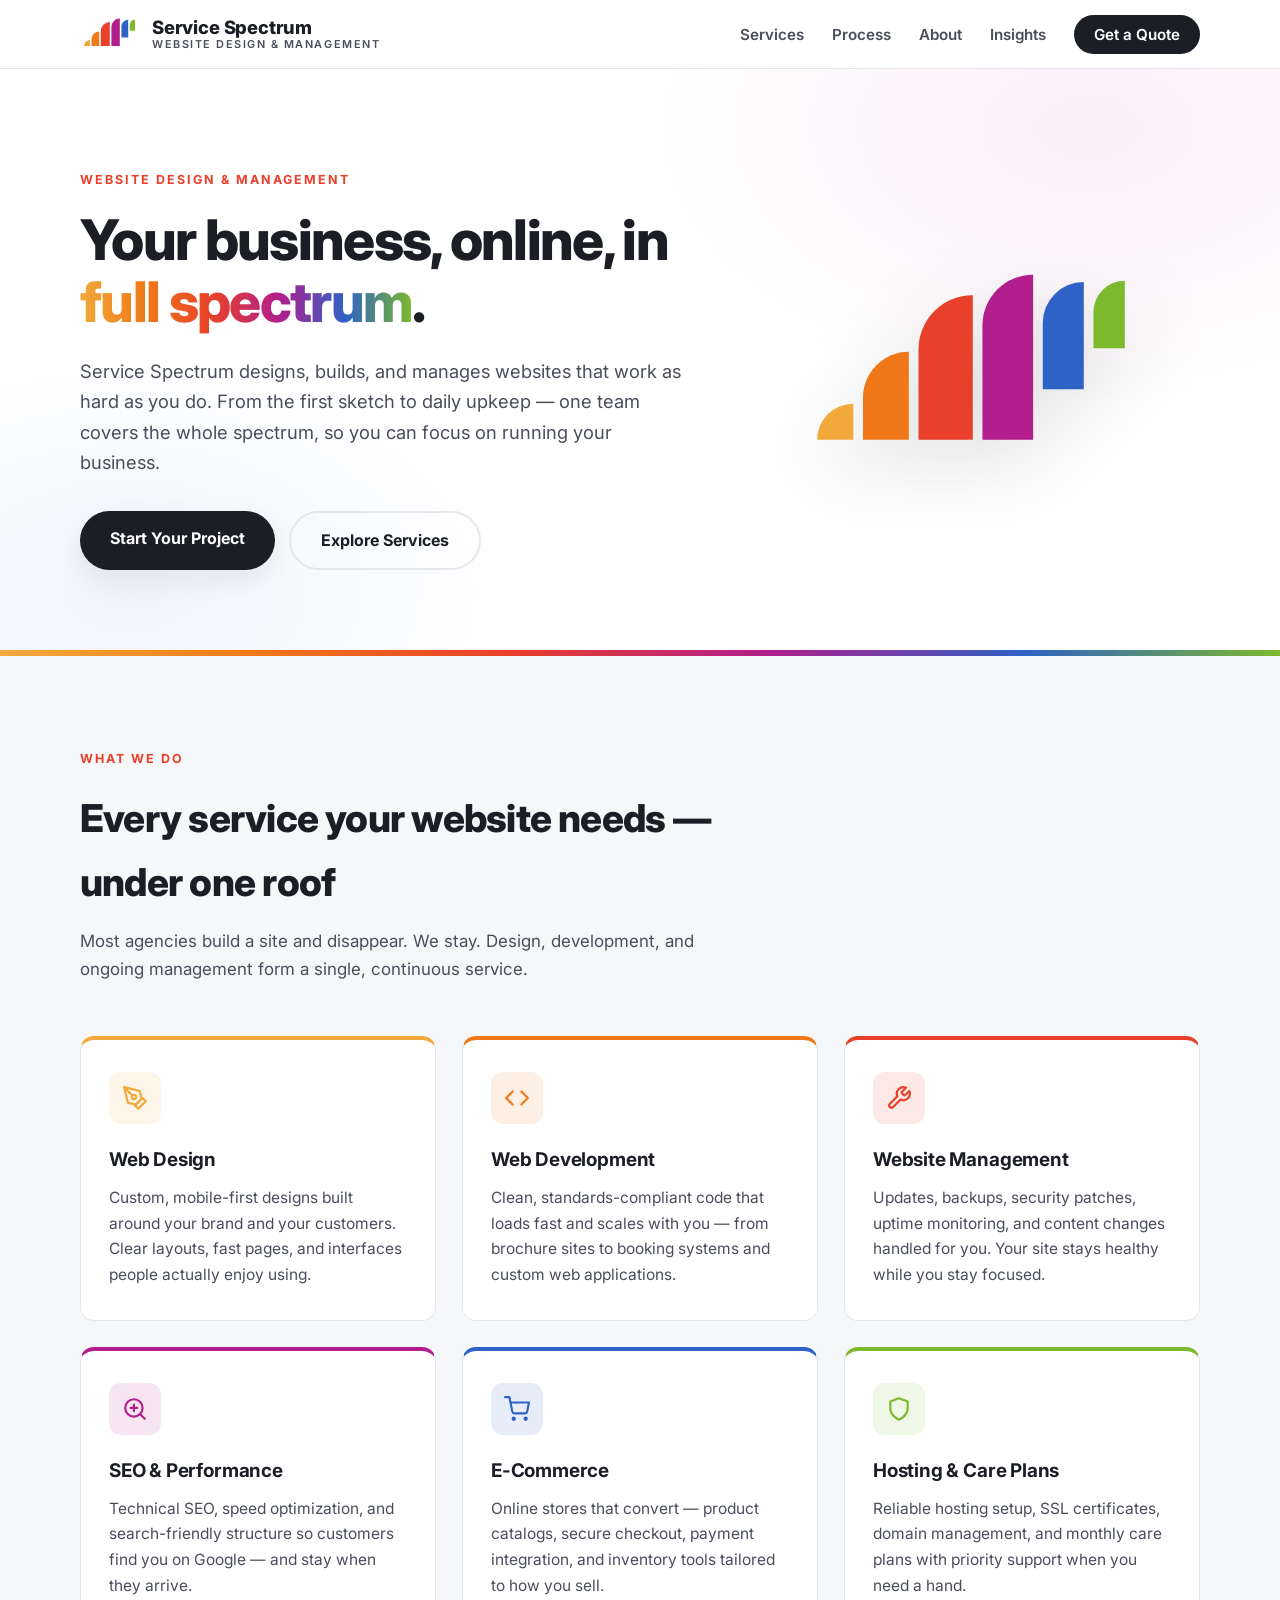
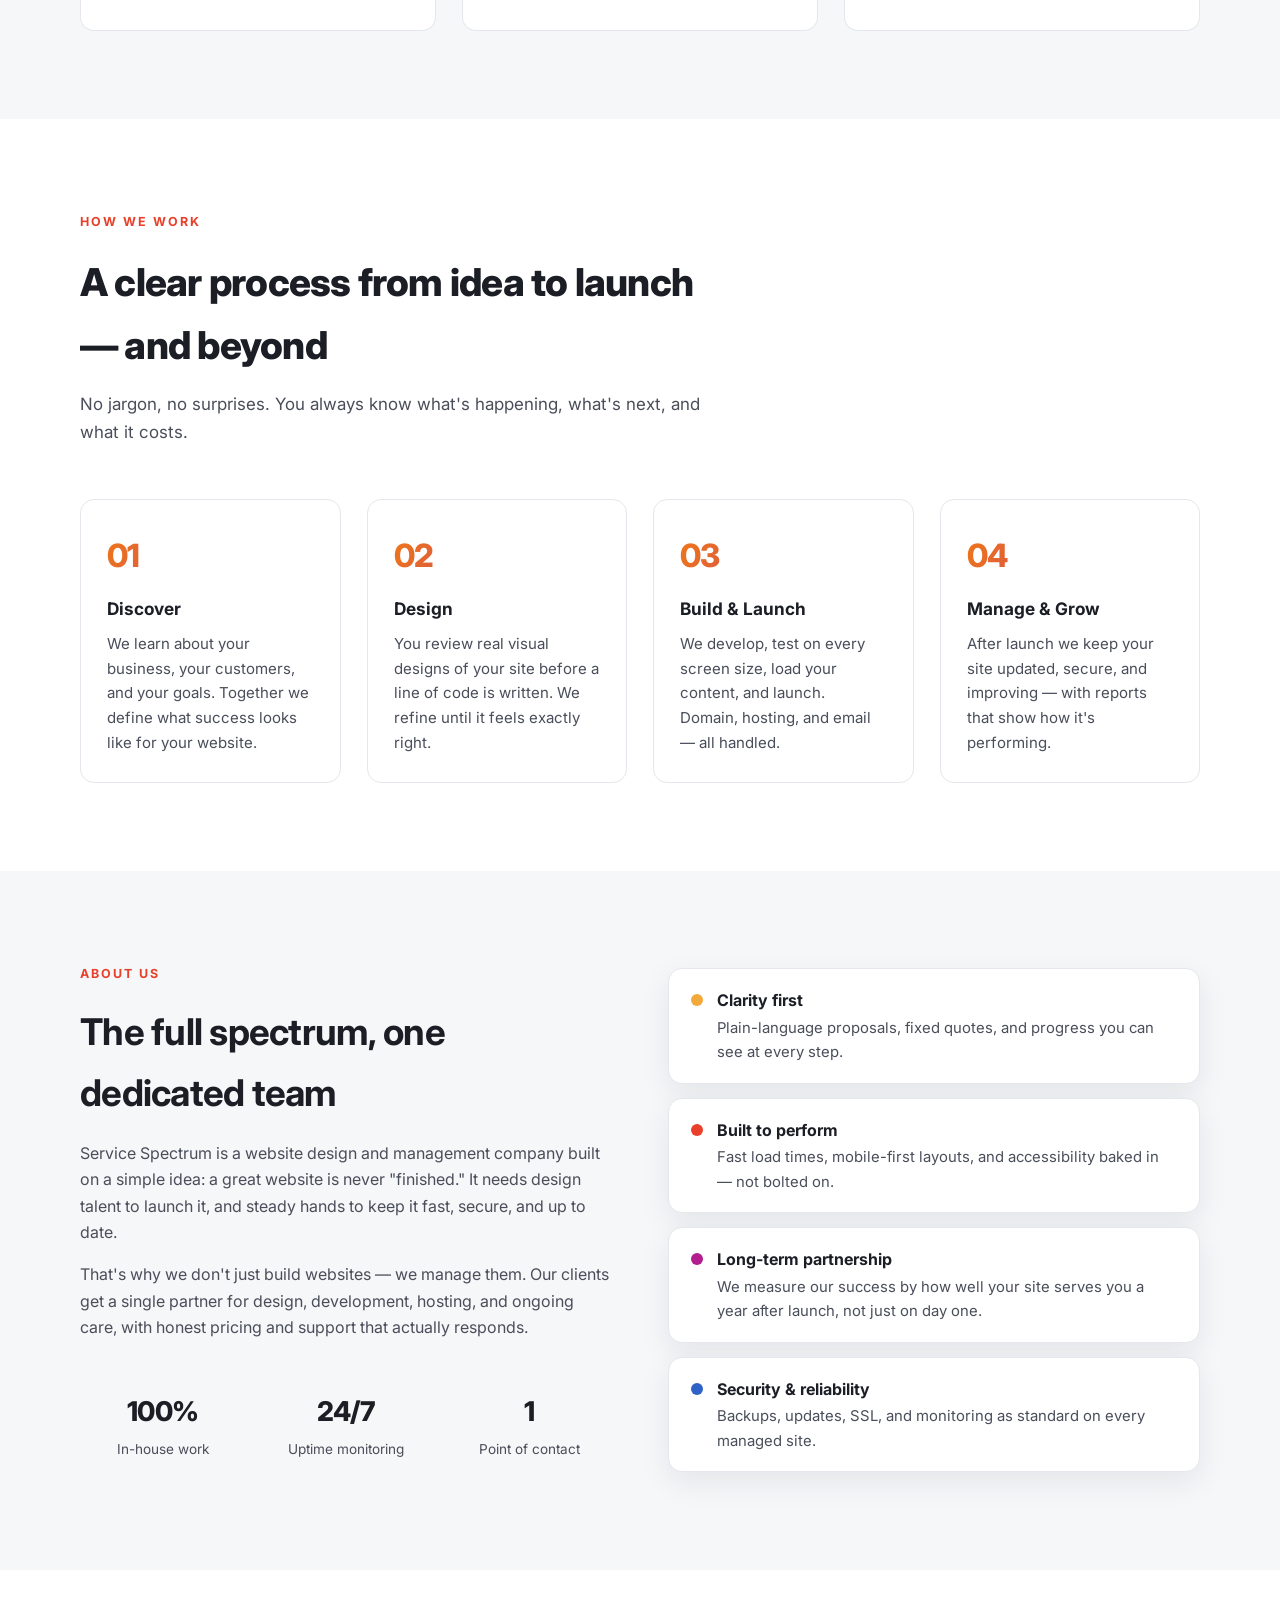
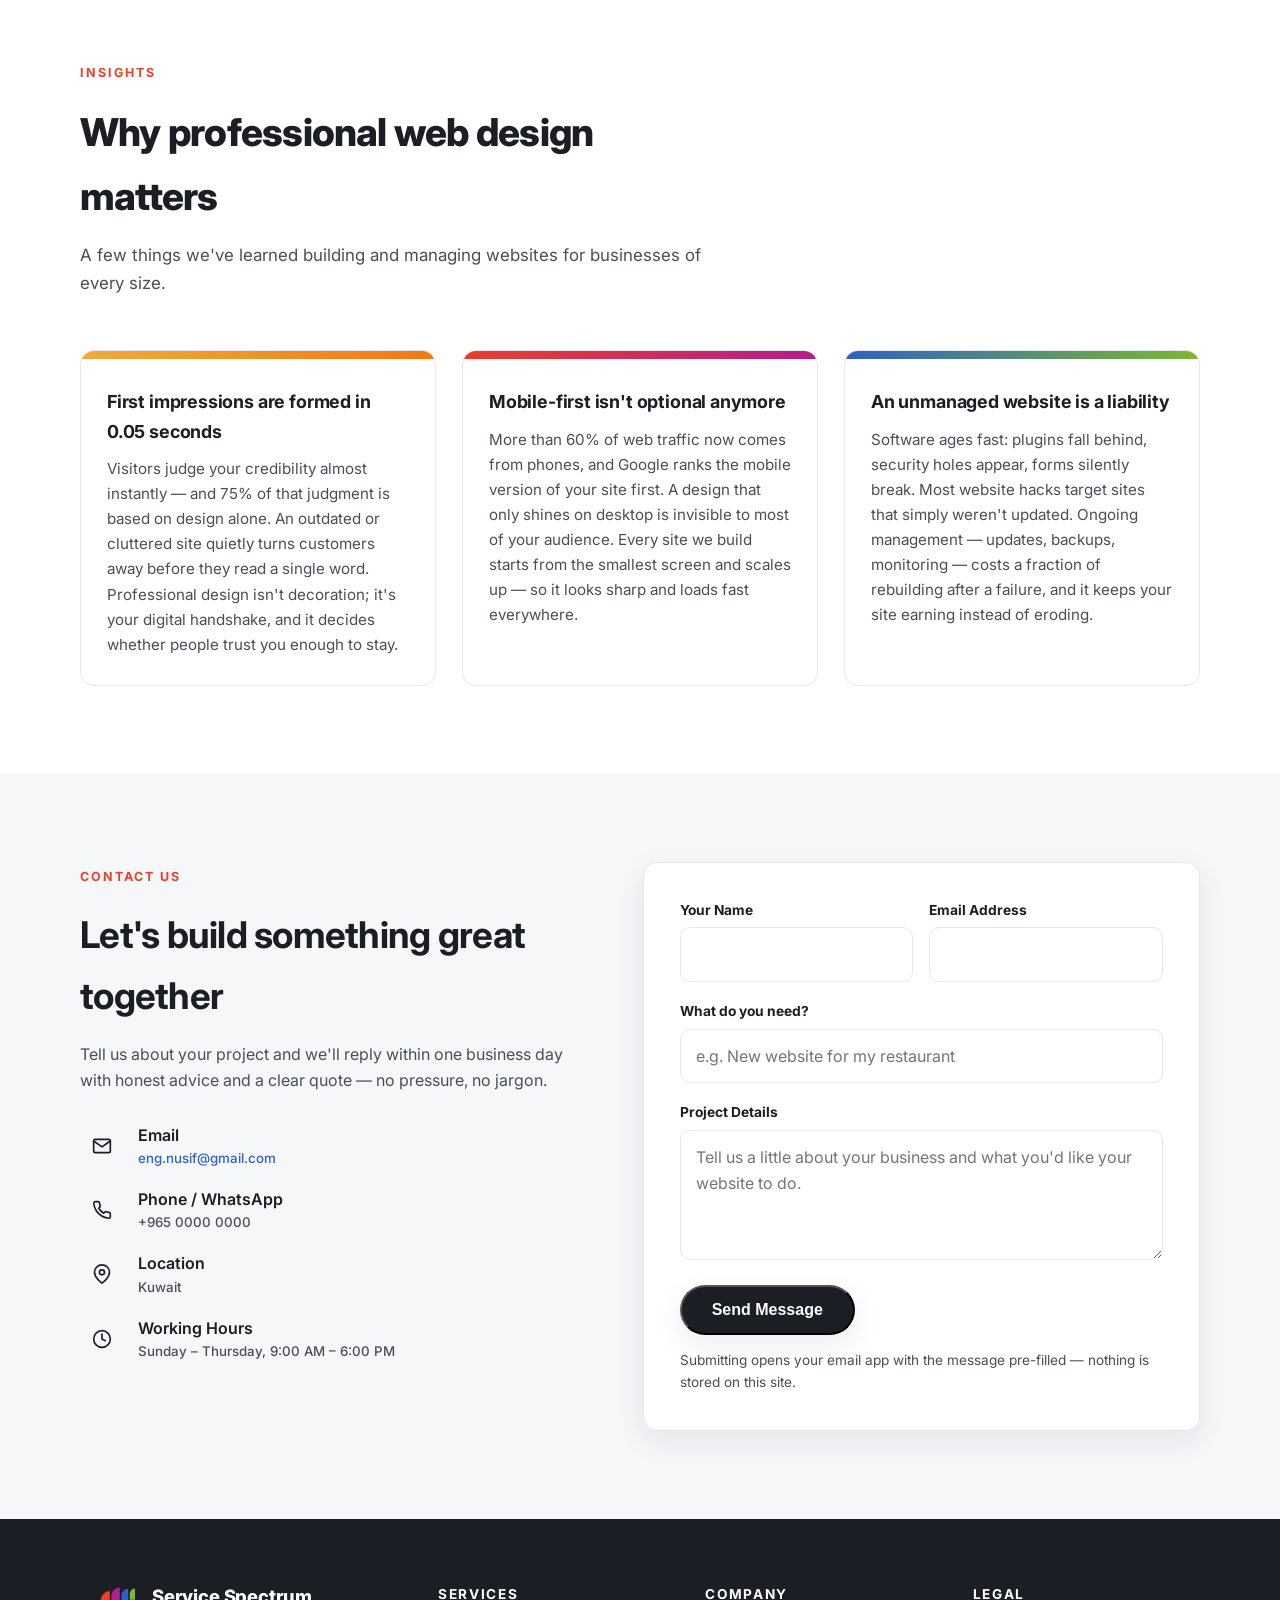
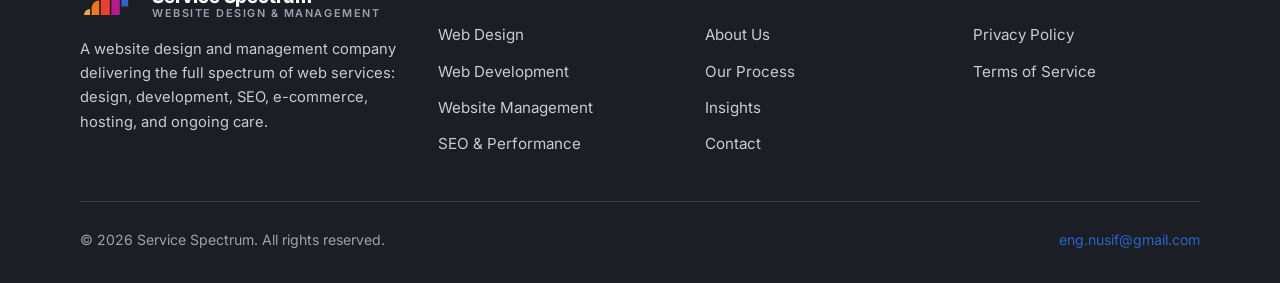
==== index.html @ cb5400c9 "Service Spectrum website: design, content, legal pages, Render config Co-Authored-By: Claude Fable 5" ====
<!DOCTYPE html>
<html lang="en">
<head>
  <meta charset="UTF-8">
  <meta name="viewport" content="width=device-width, initial-scale=1.0">
  <title>Service Spectrum — Website Design &amp; Management</title>
  <meta name="description" content="Service Spectrum designs, builds, and manages high-performing websites for businesses. Web design, development, maintenance, SEO, and e-commerce — the full spectrum under one roof.">

  <!-- Facebook Business verification: paste your verification code below, then redeploy.
       Get the code from Meta Business Suite → Settings → Business verification / Domain verification. -->
  <!-- <meta name="facebook-domain-verification" content="PASTE_YOUR_CODE_HERE"> -->

  <!-- Open Graph (used by Facebook when sharing / verifying the page) -->
  <meta property="og:type" content="website">
  <meta property="og:site_name" content="Service Spectrum">
  <meta property="og:title" content="Service Spectrum — Website Design &amp; Management">
  <meta property="og:description" content="Full-spectrum web design and website management for growing businesses: design, development, hosting care, SEO, and ongoing support.">
  <meta property="og:url" content="https://servicespectrum.onrender.com/">
  <meta property="og:image" content="https://servicespectrum.onrender.com/assets/og-image.png">

  <link rel="icon" type="image/svg+xml" href="assets/logo.svg">
  <link rel="preconnect" href="https://fonts.googleapis.com">
  <link rel="preconnect" href="https://fonts.gstatic.com" crossorigin>
  <link href="https://fonts.googleapis.com/css2?family=Inter:wght@400;500;600;700;800&display=swap" rel="stylesheet">
  <link rel="stylesheet" href="css/style.css">

  <!-- Structured data for search engines and business verification -->
  <script type="application/ld+json">
  {
    "@context": "https://schema.org",
    "@type": "ProfessionalService",
    "name": "Service Spectrum",
    "description": "Website design and management company offering web design, development, maintenance, SEO, and e-commerce services.",
    "url": "https://servicespectrum.onrender.com",
    "logo": "https://servicespectrum.onrender.com/assets/logo.svg",
    "email": "eng.nusif@gmail.com",
    "priceRange": "$$",
    "sameAs": []
  }
  </script>
</head>
<body>

<header class="site-header">
  <nav class="nav container" aria-label="Main navigation">
    <a class="brand" href="#top">
      <img src="assets/logo.svg" alt="Service Spectrum logo">
      <span class="brand-name">Service Spectrum<span>Website Design &amp; Management</span></span>
    </a>
    <button class="nav-toggle" aria-label="Toggle menu" aria-expanded="false">
      <span></span><span></span><span></span>
    </button>
    <ul class="nav-links">
      <li><a href="#services">Services</a></li>
      <li><a href="#process">Process</a></li>
      <li><a href="#about">About</a></li>
      <li><a href="#insights">Insights</a></li>
      <li><a class="nav-cta" href="#contact">Get a Quote</a></li>
    </ul>
  </nav>
</header>

<main id="top">

  <!-- ============ HERO ============ -->
  <section class="hero" aria-label="Introduction">
    <div class="container hero-grid">
      <div>
        <span class="eyebrow">Website Design &amp; Management</span>
        <h1>Your business, online, in <span class="spectrum-text">full spectrum</span>.</h1>
        <p class="lead">Service Spectrum designs, builds, and manages websites that work as hard as you do. From the first sketch to daily upkeep — one team covers the whole spectrum, so you can focus on running your business.</p>
        <div class="btn-row">
          <a class="btn btn-primary" href="#contact">Start Your Project</a>
          <a class="btn btn-ghost" href="#services">Explore Services</a>
        </div>
      </div>
      <div class="hero-art">
        <img src="assets/logo.svg" alt="Service Spectrum brand mark — ascending spectrum bars">
      </div>
    </div>
  </section>

  <div class="spectrum-bar" role="presentation"></div>

  <!-- ============ SERVICES ============ -->
  <section id="services" class="alt">
    <div class="container">
      <div class="section-head reveal">
        <span class="eyebrow">What We Do</span>
        <h2>Every service your website needs — under one roof</h2>
        <p>Most agencies build a site and disappear. We stay. Design, development, and ongoing management form a single, continuous service.</p>
      </div>
      <div class="card-grid">
        <article class="card c-gold reveal">
          <div class="icon" aria-hidden="true">
            <svg viewBox="0 0 24 24" fill="none" stroke-width="2" stroke-linecap="round" stroke-linejoin="round"><path d="M12 19l7-7 3 3-7 7-3-3z"/><path d="M18 13l-1.5-7.5L2 2l3.5 14.5L13 18l5-5z"/><path d="M2 2l7.586 7.586"/><circle cx="11" cy="11" r="2"/></svg>
          </div>
          <h3>Web Design</h3>
          <p>Custom, mobile-first designs built around your brand and your customers. Clear layouts, fast pages, and interfaces people actually enjoy using.</p>
        </article>
        <article class="card c-orange reveal">
          <div class="icon" aria-hidden="true">
            <svg viewBox="0 0 24 24" fill="none" stroke-width="2" stroke-linecap="round" stroke-linejoin="round"><polyline points="16 18 22 12 16 6"/><polyline points="8 6 2 12 8 18"/></svg>
          </div>
          <h3>Web Development</h3>
          <p>Clean, standards-compliant code that loads fast and scales with you — from brochure sites to booking systems and custom web applications.</p>
        </article>
        <article class="card c-red reveal">
          <div class="icon" aria-hidden="true">
            <svg viewBox="0 0 24 24" fill="none" stroke-width="2" stroke-linecap="round" stroke-linejoin="round"><path d="M14.7 6.3a1 1 0 0 0 0 1.4l1.6 1.6a1 1 0 0 0 1.4 0l3.77-3.77a6 6 0 0 1-7.94 7.94l-6.91 6.91a2.12 2.12 0 0 1-3-3l6.91-6.91a6 6 0 0 1 7.94-7.94l-3.76 3.76z"/></svg>
          </div>
          <h3>Website Management</h3>
          <p>Updates, backups, security patches, uptime monitoring, and content changes handled for you. Your site stays healthy while you stay focused.</p>
        </article>
        <article class="card c-magenta reveal">
          <div class="icon" aria-hidden="true">
            <svg viewBox="0 0 24 24" fill="none" stroke-width="2" stroke-linecap="round" stroke-linejoin="round"><circle cx="11" cy="11" r="8"/><line x1="21" y1="21" x2="16.65" y2="16.65"/><line x1="11" y1="8" x2="11" y2="14"/><line x1="8" y1="11" x2="14" y2="11"/></svg>
          </div>
          <h3>SEO &amp; Performance</h3>
          <p>Technical SEO, speed optimization, and search-friendly structure so customers find you on Google — and stay when they arrive.</p>
        </article>
        <article class="card c-blue reveal">
          <div class="icon" aria-hidden="true">
            <svg viewBox="0 0 24 24" fill="none" stroke-width="2" stroke-linecap="round" stroke-linejoin="round"><circle cx="9" cy="21" r="1"/><circle cx="20" cy="21" r="1"/><path d="M1 1h4l2.68 13.39a2 2 0 0 0 2 1.61h9.72a2 2 0 0 0 2-1.61L23 6H6"/></svg>
          </div>
          <h3>E-Commerce</h3>
          <p>Online stores that convert — product catalogs, secure checkout, payment integration, and inventory tools tailored to how you sell.</p>
        </article>
        <article class="card c-green reveal">
          <div class="icon" aria-hidden="true">
            <svg viewBox="0 0 24 24" fill="none" stroke-width="2" stroke-linecap="round" stroke-linejoin="round"><path d="M12 22s8-4 8-10V5l-8-3-8 3v7c0 6 8 10 8 10z"/></svg>
          </div>
          <h3>Hosting &amp; Care Plans</h3>
          <p>Reliable hosting setup, SSL certificates, domain management, and monthly care plans with priority support when you need a hand.</p>
        </article>
      </div>
    </div>
  </section>

  <!-- ============ PROCESS ============ -->
  <section id="process">
    <div class="container">
      <div class="section-head reveal">
        <span class="eyebrow">How We Work</span>
        <h2>A clear process from idea to launch — and beyond</h2>
        <p>No jargon, no surprises. You always know what's happening, what's next, and what it costs.</p>
      </div>
      <div class="steps">
        <div class="step reveal">
          <h3>Discover</h3>
          <p>We learn about your business, your customers, and your goals. Together we define what success looks like for your website.</p>
        </div>
        <div class="step reveal">
          <h3>Design</h3>
          <p>You review real visual designs of your site before a line of code is written. We refine until it feels exactly right.</p>
        </div>
        <div class="step reveal">
          <h3>Build &amp; Launch</h3>
          <p>We develop, test on every screen size, load your content, and launch. Domain, hosting, and email — all handled.</p>
        </div>
        <div class="step reveal">
          <h3>Manage &amp; Grow</h3>
          <p>After launch we keep your site updated, secure, and improving — with reports that show how it's performing.</p>
        </div>
      </div>
    </div>
  </section>

  <!-- ============ ABOUT ============ -->
  <section id="about" class="alt">
    <div class="container about-grid">
      <div class="reveal">
        <span class="eyebrow">About Us</span>
        <h2>The full spectrum, one dedicated team</h2>
        <p>Service Spectrum is a website design and management company built on a simple idea: a great website is never "finished." It needs design talent to launch it, and steady hands to keep it fast, secure, and up to date.</p>
        <p>That's why we don't just build websites — we manage them. Our clients get a single partner for design, development, hosting, and ongoing care, with honest pricing and support that actually responds.</p>
        <div class="stat-row">
          <div class="stat"><b>100%</b><span>In-house work</span></div>
          <div class="stat"><b>24/7</b><span>Uptime monitoring</span></div>
          <div class="stat"><b>1</b><span>Point of contact</span></div>
        </div>
      </div>
      <ul class="value-list reveal">
        <li><span class="dot" style="background:var(--gold)"></span><div><b>Clarity first</b><p>Plain-language proposals, fixed quotes, and progress you can see at every step.</p></div></li>
        <li><span class="dot" style="background:var(--red)"></span><div><b>Built to perform</b><p>Fast load times, mobile-first layouts, and accessibility baked in — not bolted on.</p></div></li>
        <li><span class="dot" style="background:var(--magenta)"></span><div><b>Long-term partnership</b><p>We measure our success by how well your site serves you a year after launch, not just on day one.</p></div></li>
        <li><span class="dot" style="background:var(--blue)"></span><div><b>Security &amp; reliability</b><p>Backups, updates, SSL, and monitoring as standard on every managed site.</p></div></li>
      </ul>
    </div>
  </section>

  <!-- ============ INSIGHTS / WEB DESIGN CONTENT ============ -->
  <section id="insights">
    <div class="container">
      <div class="section-head reveal">
        <span class="eyebrow">Insights</span>
        <h2>Why professional web design matters</h2>
        <p>A few things we've learned building and managing websites for businesses of every size.</p>
      </div>
      <div class="insight-grid">
        <article class="insight reveal">
          <div class="banner" style="background:linear-gradient(90deg,var(--gold),var(--orange))"></div>
          <div class="insight-body">
            <h3>First impressions are formed in 0.05 seconds</h3>
            <p>Visitors judge your credibility almost instantly — and 75% of that judgment is based on design alone. An outdated or cluttered site quietly turns customers away before they read a single word. Professional design isn't decoration; it's your digital handshake, and it decides whether people trust you enough to stay.</p>
          </div>
        </article>
        <article class="insight reveal">
          <div class="banner" style="background:linear-gradient(90deg,var(--red),var(--magenta))"></div>
          <div class="insight-body">
            <h3>Mobile-first isn't optional anymore</h3>
            <p>More than 60% of web traffic now comes from phones, and Google ranks the mobile version of your site first. A design that only shines on desktop is invisible to most of your audience. Every site we build starts from the smallest screen and scales up — so it looks sharp and loads fast everywhere.</p>
          </div>
        </article>
        <article class="insight reveal">
          <div class="banner" style="background:linear-gradient(90deg,var(--blue),var(--green))"></div>
          <div class="insight-body">
            <h3>An unmanaged website is a liability</h3>
            <p>Software ages fast: plugins fall behind, security holes appear, forms silently break. Most website hacks target sites that simply weren't updated. Ongoing management — updates, backups, monitoring — costs a fraction of rebuilding after a failure, and it keeps your site earning instead of eroding.</p>
          </div>
        </article>
      </div>
    </div>
  </section>

  <!-- ============ CONTACT ============ -->
  <section id="contact" class="alt">
    <div class="container contact-grid">
      <div class="contact-info reveal">
        <span class="eyebrow">Contact Us</span>
        <h2>Let's build something great together</h2>
        <p>Tell us about your project and we'll reply within one business day with honest advice and a clear quote — no pressure, no jargon.</p>
        <ul class="contact-lines">
          <li>
            <span class="badge" aria-hidden="true"><svg viewBox="0 0 24 24" fill="none" stroke-width="2" stroke-linecap="round" stroke-linejoin="round"><path d="M4 4h16c1.1 0 2 .9 2 2v12c0 1.1-.9 2-2 2H4c-1.1 0-2-.9-2-2V6c0-1.1.9-2 2-2z"/><polyline points="22,6 12,13 2,6"/></svg></span>
            <div>Email<small><a href="mailto:eng.nusif@gmail.com">eng.nusif@gmail.com</a></small></div>
          </li>
          <li>
            <span class="badge" aria-hidden="true"><svg viewBox="0 0 24 24" fill="none" stroke-width="2" stroke-linecap="round" stroke-linejoin="round"><path d="M22 16.92v3a2 2 0 0 1-2.18 2 19.79 19.79 0 0 1-8.63-3.07 19.5 19.5 0 0 1-6-6 19.79 19.79 0 0 1-3.07-8.67A2 2 0 0 1 4.11 2h3a2 2 0 0 1 2 1.72c.127.96.361 1.903.7 2.81a2 2 0 0 1-.45 2.11L8.09 9.91a16 16 0 0 0 6 6l1.27-1.27a2 2 0 0 1 2.11-.45c.907.339 1.85.573 2.81.7A2 2 0 0 1 22 16.92z"/></svg></span>
            <div>Phone / WhatsApp<small>+965 0000 0000</small></div>
          </li>
          <li>
            <span class="badge" aria-hidden="true"><svg viewBox="0 0 24 24" fill="none" stroke-width="2" stroke-linecap="round" stroke-linejoin="round"><path d="M21 10c0 7-9 13-9 13s-9-6-9-13a9 9 0 0 1 18 0z"/><circle cx="12" cy="10" r="3"/></svg></span>
            <div>Location<small>Kuwait</small></div>
          </li>
          <li>
            <span class="badge" aria-hidden="true"><svg viewBox="0 0 24 24" fill="none" stroke-width="2" stroke-linecap="round" stroke-linejoin="round"><circle cx="12" cy="12" r="10"/><polyline points="12 6 12 12 16 14"/></svg></span>
            <div>Working Hours<small>Sunday – Thursday, 9:00 AM – 6:00 PM</small></div>
          </li>
        </ul>
      </div>
      <form class="contact-form reveal" id="contactForm">
        <div class="form-row">
          <div>
            <label for="name">Your Name</label>
            <input id="name" name="name" type="text" required autocomplete="name">
          </div>
          <div>
            <label for="email">Email Address</label>
            <input id="email" name="email" type="email" required autocomplete="email">
          </div>
        </div>
        <label for="subject">What do you need?</label>
        <input id="subject" name="subject" type="text" placeholder="e.g. New website for my restaurant" required>
        <label for="message">Project Details</label>
        <textarea id="message" name="message" placeholder="Tell us a little about your business and what you'd like your website to do." required></textarea>
        <button class="btn btn-primary" type="submit">Send Message</button>
        <p class="form-note">Submitting opens your email app with the message pre-filled — nothing is stored on this site.</p>
      </form>
    </div>
  </section>

</main>

<!-- ============ FOOTER ============ -->
<footer class="site-footer">
  <div class="container">
    <div class="footer-grid">
      <div>
        <a class="brand" href="#top">
          <img src="assets/logo.svg" alt="Service Spectrum logo">
          <span class="brand-name">Service Spectrum<span>Website Design &amp; Management</span></span>
        </a>
        <p>A website design and management company delivering the full spectrum of web services: design, development, SEO, e-commerce, hosting, and ongoing care.</p>
      </div>
      <div>
        <h4>Services</h4>
        <ul>
          <li><a href="#services">Web Design</a></li>
          <li><a href="#services">Web Development</a></li>
          <li><a href="#services">Website Management</a></li>
          <li><a href="#services">SEO &amp; Performance</a></li>
        </ul>
      </div>
      <div>
        <h4>Company</h4>
        <ul>
          <li><a href="#about">About Us</a></li>
          <li><a href="#process">Our Process</a></li>
          <li><a href="#insights">Insights</a></li>
          <li><a href="#contact">Contact</a></li>
        </ul>
      </div>
      <div>
        <h4>Legal</h4>
        <ul>
          <li><a href="privacy.html">Privacy Policy</a></li>
          <li><a href="terms.html">Terms of Service</a></li>
        </ul>
      </div>
    </div>
    <div class="footer-bottom">
      <span>© <span id="year">2026</span> Service Spectrum. All rights reserved.</span>
      <span><a href="mailto:eng.nusif@gmail.com">eng.nusif@gmail.com</a></span>
    </div>
  </div>
</footer>

<script src="js/main.js"></script>
</body>
</html>
---- css/style.css ----
/* ============================================
   Service Spectrum — Website Design & Management
   ============================================ */

:root {
  --gold: #F2A93B;
  --orange: #F07818;
  --red: #E8402A;
  --magenta: #B21E8E;
  --blue: #2E62C6;
  --green: #7CB92C;

  --ink: #1C1E26;
  --ink-soft: #4A4E5A;
  --paper: #FFFFFF;
  --paper-soft: #F6F7F9;
  --line: #E5E7EC;

  --radius: 14px;
  --shadow: 0 10px 30px rgba(28, 30, 38, 0.08);
  --shadow-lg: 0 20px 50px rgba(28, 30, 38, 0.14);

  --font: "Inter", "Segoe UI", -apple-system, BlinkMacSystemFont, "Helvetica Neue", Arial, sans-serif;
}

* { margin: 0; padding: 0; box-sizing: border-box; }

html { scroll-behavior: smooth; }

body {
  font-family: var(--font);
  color: var(--ink);
  background: var(--paper);
  line-height: 1.65;
  -webkit-font-smoothing: antialiased;
}

img, svg { max-width: 100%; display: block; }

a { color: var(--blue); text-decoration: none; }
a:hover { text-decoration: underline; }

.container {
  width: min(1120px, 92%);
  margin-inline: auto;
}

/* ---------- Header ---------- */
.site-header {
  position: sticky;
  top: 0;
  z-index: 50;
  background: rgba(255, 255, 255, 0.92);
  backdrop-filter: blur(10px);
  border-bottom: 1px solid var(--line);
}

.nav {
  display: flex;
  align-items: center;
  justify-content: space-between;
  padding: 14px 0;
}

.brand {
  display: flex;
  align-items: center;
  gap: 12px;
  text-decoration: none !important;
}

.brand img { height: 40px; width: auto; }

.brand-name {
  font-weight: 800;
  font-size: 1.15rem;
  color: var(--ink);
  letter-spacing: -0.01em;
  line-height: 1.15;
}

.brand-name span { display: block; font-size: 0.68rem; font-weight: 600; color: var(--ink-soft); letter-spacing: 0.14em; text-transform: uppercase; }

.nav-links {
  display: flex;
  align-items: center;
  gap: clamp(14px, 2.5vw, 28px);
  list-style: none;
}

.nav-links a {
  color: var(--ink-soft);
  font-weight: 600;
  font-size: 0.95rem;
}

.nav-links a:hover { color: var(--ink); text-decoration: none; }

.nav-cta {
  background: var(--ink);
  color: #fff !important;
  padding: 10px 20px;
  border-radius: 999px;
  white-space: nowrap;
  transition: background 0.2s ease;
}

.nav-cta:hover { background: var(--red); }

.nav-toggle {
  display: none;
  background: none;
  border: 0;
  cursor: pointer;
  padding: 8px;
}

.nav-toggle span {
  display: block;
  width: 24px;
  height: 2.5px;
  background: var(--ink);
  margin: 5px 0;
  border-radius: 2px;
  transition: transform 0.25s ease, opacity 0.25s ease;
}

/* ---------- Hero ---------- */
.hero {
  padding: 96px 0 80px;
  background:
    radial-gradient(60% 80% at 85% 10%, rgba(178, 30, 142, 0.07), transparent 60%),
    radial-gradient(50% 70% at 10% 90%, rgba(46, 98, 198, 0.07), transparent 60%),
    var(--paper);
  overflow: hidden;
}

.hero-grid {
  display: grid;
  grid-template-columns: 1.15fr 0.85fr;
  gap: 56px;
  align-items: center;
}

.eyebrow {
  display: inline-block;
  font-size: 0.78rem;
  font-weight: 700;
  letter-spacing: 0.16em;
  text-transform: uppercase;
  color: var(--red);
  margin-bottom: 18px;
}

.hero h1 {
  font-size: clamp(2.2rem, 4.6vw, 3.5rem);
  line-height: 1.12;
  letter-spacing: -0.03em;
  font-weight: 800;
  margin-bottom: 22px;
}

.spectrum-text {
  background: linear-gradient(90deg, var(--gold), var(--orange), var(--red), var(--magenta), var(--blue), var(--green));
  -webkit-background-clip: text;
  background-clip: text;
  color: transparent;
}

.hero p.lead {
  font-size: 1.15rem;
  color: var(--ink-soft);
  max-width: 34em;
  margin-bottom: 34px;
}

.btn-row { display: flex; flex-wrap: wrap; gap: 14px; }

.btn {
  display: inline-block;
  font-weight: 700;
  font-size: 1rem;
  padding: 14px 30px;
  border-radius: 999px;
  transition: transform 0.15s ease, box-shadow 0.15s ease, background 0.2s ease;
  text-decoration: none !important;
}

.btn-primary {
  background: var(--ink);
  color: #fff;
  box-shadow: var(--shadow);
}

.btn-primary:hover { background: var(--red); transform: translateY(-2px); box-shadow: var(--shadow-lg); }

.btn-ghost {
  border: 2px solid var(--line);
  color: var(--ink);
}

.btn-ghost:hover { border-color: var(--ink); transform: translateY(-2px); }

.hero-art { display: flex; justify-content: center; }
.hero-art img { width: min(380px, 80%); filter: drop-shadow(0 24px 40px rgba(28, 30, 38, 0.14)); }

/* Spectrum divider bar */
.spectrum-bar {
  height: 6px;
  background: linear-gradient(90deg, var(--gold), var(--orange), var(--red), var(--magenta), var(--blue), var(--green));
}

/* ---------- Sections ---------- */
section { padding: 88px 0; }

.section-head { max-width: 640px; margin-bottom: 52px; }

.section-head h2 {
  font-size: clamp(1.7rem, 3vw, 2.4rem);
  letter-spacing: -0.02em;
  font-weight: 800;
  margin-bottom: 14px;
}

.section-head p { color: var(--ink-soft); font-size: 1.06rem; }

.alt { background: var(--paper-soft); }

/* ---------- Services ---------- */
.card-grid {
  display: grid;
  grid-template-columns: repeat(3, 1fr);
  gap: 26px;
}

.card {
  background: var(--paper);
  border: 1px solid var(--line);
  border-radius: var(--radius);
  padding: 32px 28px;
  transition: transform 0.2s ease, box-shadow 0.2s ease;
  border-top: 4px solid var(--accent, var(--red));
}

.card:hover { transform: translateY(-5px); box-shadow: var(--shadow-lg); }

.card .icon {
  width: 52px;
  height: 52px;
  border-radius: 12px;
  display: grid;
  place-items: center;
  margin-bottom: 20px;
  background: color-mix(in srgb, var(--accent, var(--red)) 12%, white);
}

.card .icon svg { width: 26px; height: 26px; stroke: var(--accent, var(--red)); }

.card h3 { font-size: 1.18rem; margin-bottom: 10px; letter-spacing: -0.01em; }

.card p { color: var(--ink-soft); font-size: 0.97rem; }

.c-gold    { --accent: var(--gold); }
.c-orange  { --accent: var(--orange); }
.c-red     { --accent: var(--red); }
.c-magenta { --accent: var(--magenta); }
.c-blue    { --accent: var(--blue); }
.c-green   { --accent: var(--green); }

/* ---------- Process ---------- */
.steps {
  display: grid;
  grid-template-columns: repeat(4, 1fr);
  gap: 26px;
  counter-reset: step;
}

.step {
  position: relative;
  background: var(--paper);
  border: 1px solid var(--line);
  border-radius: var(--radius);
  padding: 30px 26px 26px;
}

.step::before {
  counter-increment: step;
  content: counter(step, decimal-leading-zero);
  display: block;
  font-size: 2rem;
  font-weight: 800;
  letter-spacing: -0.03em;
  background: linear-gradient(120deg, var(--orange), var(--magenta));
  -webkit-background-clip: text;
  background-clip: text;
  color: transparent;
  margin-bottom: 12px;
}

.step h3 { font-size: 1.08rem; margin-bottom: 8px; }
.step p { color: var(--ink-soft); font-size: 0.94rem; }

/* ---------- About ---------- */
.about-grid {
  display: grid;
  grid-template-columns: 1fr 1fr;
  gap: 56px;
  align-items: center;
}

.about-grid h2 { font-size: clamp(1.7rem, 3vw, 2.3rem); letter-spacing: -0.02em; margin-bottom: 16px; }
.about-grid p { color: var(--ink-soft); margin-bottom: 16px; }

.stat-row {
  display: grid;
  grid-template-columns: repeat(3, 1fr);
  gap: 18px;
  margin-top: 30px;
}

.stat {
  background: var(--paper-soft);
  border-radius: var(--radius);
  padding: 20px;
  text-align: center;
}

.stat b { display: block; font-size: 1.7rem; font-weight: 800; letter-spacing: -0.02em; }
.stat span { font-size: 0.85rem; color: var(--ink-soft); }

.value-list { list-style: none; display: grid; gap: 14px; }

.value-list li {
  background: var(--paper);
  border: 1px solid var(--line);
  border-radius: var(--radius);
  padding: 18px 22px;
  display: flex;
  gap: 14px;
  align-items: flex-start;
  box-shadow: var(--shadow);
}

.value-list .dot {
  flex: none;
  width: 12px;
  height: 12px;
  border-radius: 50%;
  margin-top: 7px;
}

.value-list b { display: block; margin-bottom: 2px; }
.value-list p { font-size: 0.93rem; color: var(--ink-soft); margin: 0; }

/* ---------- Insights / content ---------- */
.insight-grid {
  display: grid;
  grid-template-columns: repeat(3, 1fr);
  gap: 26px;
}

.insight {
  background: var(--paper);
  border: 1px solid var(--line);
  border-radius: var(--radius);
  overflow: hidden;
  display: flex;
  flex-direction: column;
  transition: transform 0.2s ease, box-shadow 0.2s ease;
}

.insight:hover { transform: translateY(-5px); box-shadow: var(--shadow-lg); }

.insight .banner { height: 8px; }

.insight-body { padding: 28px 26px; }

.insight h3 { font-size: 1.12rem; margin-bottom: 10px; letter-spacing: -0.01em; }
.insight p { color: var(--ink-soft); font-size: 0.95rem; }

/* ---------- Contact ---------- */
.contact-grid {
  display: grid;
  grid-template-columns: 1fr 1.1fr;
  gap: 56px;
}

.contact-info h2 { font-size: clamp(1.7rem, 3vw, 2.3rem); margin-bottom: 14px; letter-spacing: -0.02em; }
.contact-info > p { color: var(--ink-soft); margin-bottom: 28px; }

.contact-lines { list-style: none; display: grid; gap: 16px; }

.contact-lines li {
  display: flex;
  align-items: center;
  gap: 14px;
  font-weight: 600;
}

.contact-lines .badge {
  flex: none;
  width: 44px;
  height: 44px;
  border-radius: 12px;
  display: grid;
  place-items: center;
  background: var(--paper-soft);
}

.contact-lines .badge svg { width: 20px; height: 20px; stroke: var(--ink); }

.contact-lines small { display: block; font-weight: 500; color: var(--ink-soft); }

.contact-form {
  background: var(--paper);
  border: 1px solid var(--line);
  border-radius: var(--radius);
  padding: 36px;
  box-shadow: var(--shadow);
}

.form-row { display: grid; grid-template-columns: 1fr 1fr; gap: 16px; }

.contact-form label {
  display: block;
  font-size: 0.86rem;
  font-weight: 700;
  margin: 0 0 6px;
}

.contact-form input,
.contact-form textarea {
  width: 100%;
  font: inherit;
  padding: 13px 15px;
  border: 1.5px solid var(--line);
  border-radius: 10px;
  margin-bottom: 18px;
  background: var(--paper);
  color: var(--ink);
  transition: border-color 0.15s ease;
}

.contact-form input:focus,
.contact-form textarea:focus {
  outline: none;
  border-color: var(--blue);
}

.contact-form textarea { resize: vertical; min-height: 130px; }

.form-note { font-size: 0.85rem; color: var(--ink-soft); margin-top: 14px; }

/* ---------- Footer ---------- */
.site-footer {
  background: var(--ink);
  color: #C9CBD3;
  padding: 64px 0 32px;
}

.footer-grid {
  display: grid;
  grid-template-columns: 1.4fr 1fr 1fr 1fr;
  gap: 40px;
  margin-bottom: 44px;
}

.site-footer .brand-name { color: #fff; }
.site-footer .brand-name span { color: #9DA1AD; }

.footer-grid p { font-size: 0.92rem; margin-top: 14px; max-width: 30em; }

.footer-grid h4 {
  color: #fff;
  font-size: 0.85rem;
  text-transform: uppercase;
  letter-spacing: 0.12em;
  margin-bottom: 16px;
}

.footer-grid ul { list-style: none; display: grid; gap: 10px; }

.footer-grid a { color: #C9CBD3; font-size: 0.95rem; }
.footer-grid a:hover { color: #fff; }

.footer-bottom {
  border-top: 1px solid rgba(255, 255, 255, 0.12);
  padding-top: 26px;
  display: flex;
  flex-wrap: wrap;
  gap: 12px;
  justify-content: space-between;
  font-size: 0.88rem;
  color: #9DA1AD;
}

/* ---------- Legal pages ---------- */
.legal {
  padding: 72px 0 96px;
  max-width: 780px;
}

.legal h1 { font-size: 2.2rem; letter-spacing: -0.02em; margin-bottom: 8px; }
.legal .updated { color: var(--ink-soft); font-size: 0.92rem; margin-bottom: 40px; }
.legal h2 { font-size: 1.35rem; margin: 38px 0 12px; letter-spacing: -0.01em; }
.legal p, .legal li { color: var(--ink-soft); }
.legal ul { padding-left: 22px; margin: 12px 0; }
.legal li { margin-bottom: 8px; }

/* ---------- Reveal animation ---------- */
.reveal { opacity: 0; transform: translateY(24px); transition: opacity 0.6s ease, transform 0.6s ease; }
.reveal.visible { opacity: 1; transform: none; }

@media (prefers-reduced-motion: reduce) {
  html { scroll-behavior: auto; }
  .reveal { opacity: 1; transform: none; transition: none; }
}

/* ---------- Responsive ---------- */
@media (max-width: 960px) {
  .hero-grid, .about-grid, .contact-grid { grid-template-columns: 1fr; gap: 44px; }
  .hero { padding: 64px 0 56px; }
  .hero-art { order: -1; }
  .hero-art img { width: min(280px, 70%); }
  .card-grid, .insight-grid { grid-template-columns: 1fr 1fr; }
  .steps { grid-template-columns: 1fr 1fr; }
  .footer-grid { grid-template-columns: 1fr 1fr; }
}

@media (max-width: 640px) {
  .nav-links {
    position: absolute;
    top: 100%;
    left: 0;
    right: 0;
    background: var(--paper);
    border-bottom: 1px solid var(--line);
    flex-direction: column;
    align-items: flex-start;
    padding: 20px 5%;
    gap: 18px;
    display: none;
  }

  .nav-links.open { display: flex; }

  .nav-toggle { display: block; }

  .card-grid, .insight-grid, .steps, .form-row, .stat-row { grid-template-columns: 1fr; }

  section { padding: 64px 0; }
}
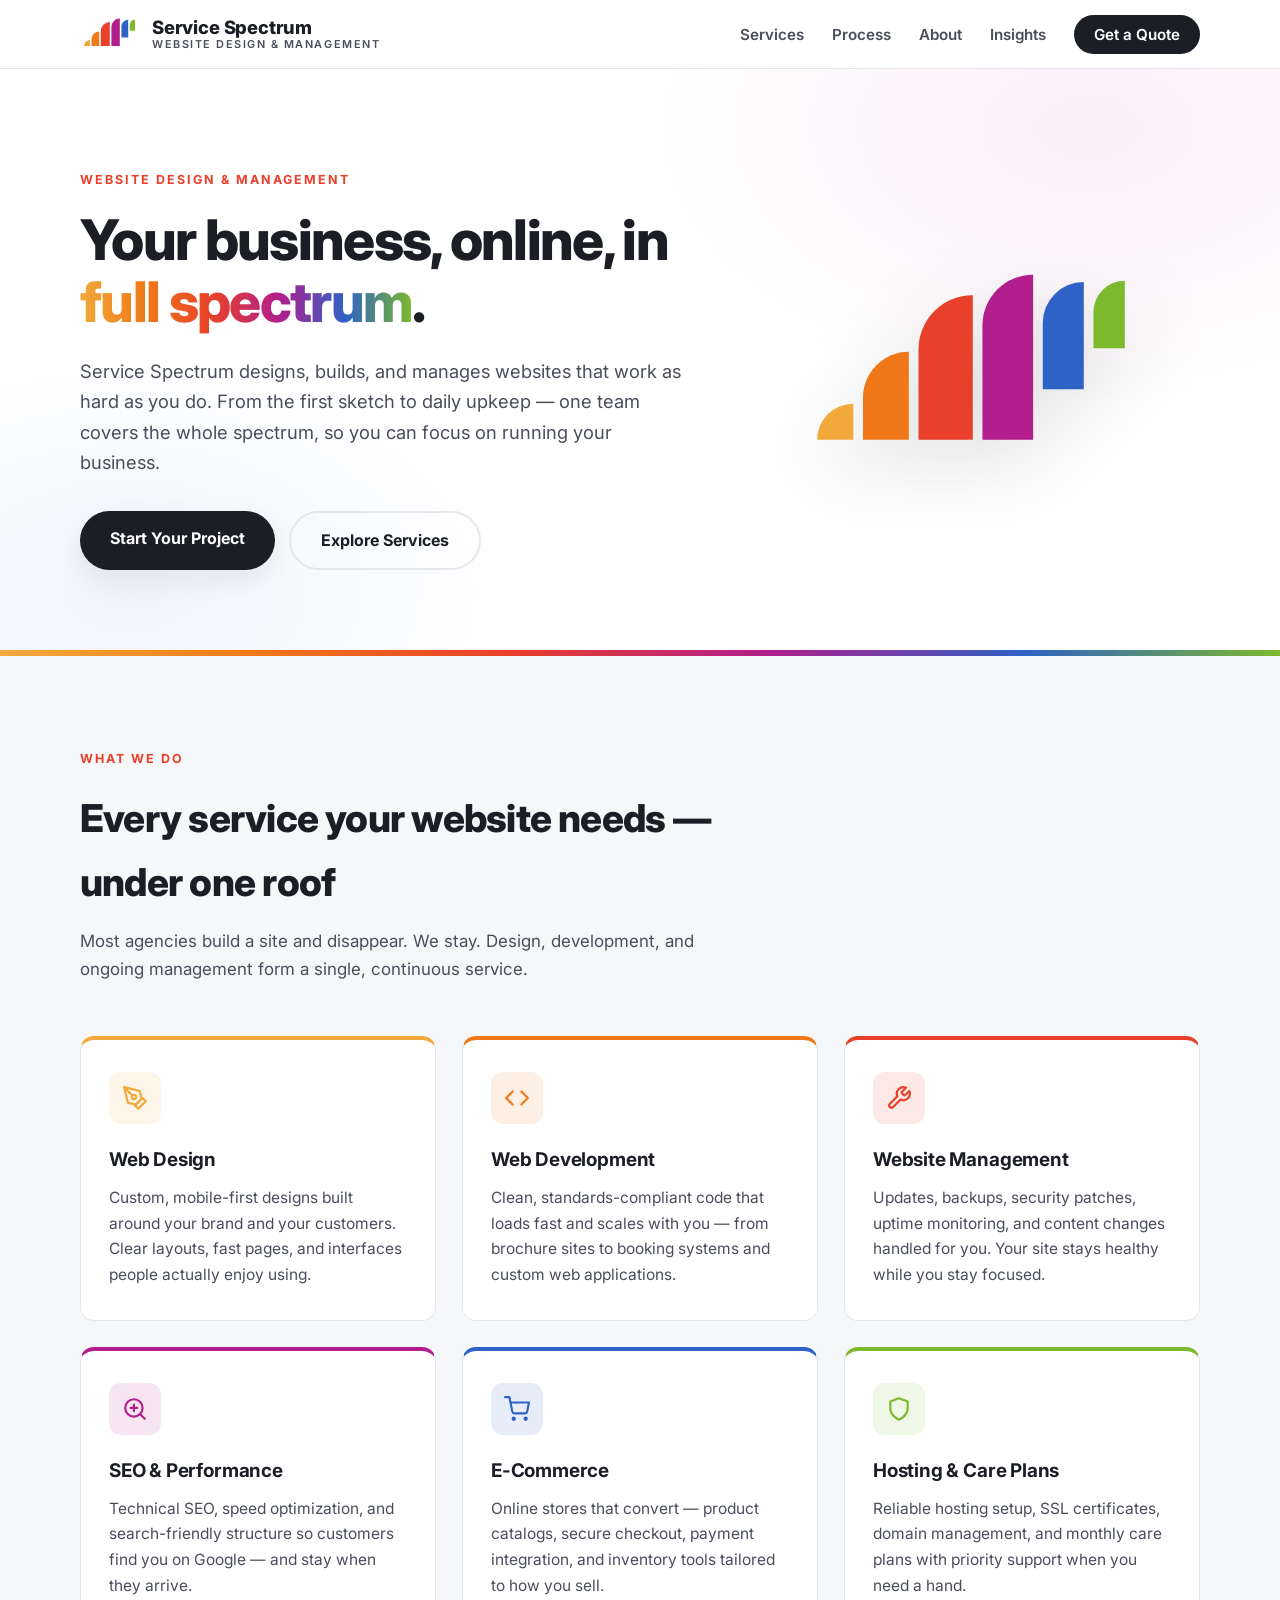
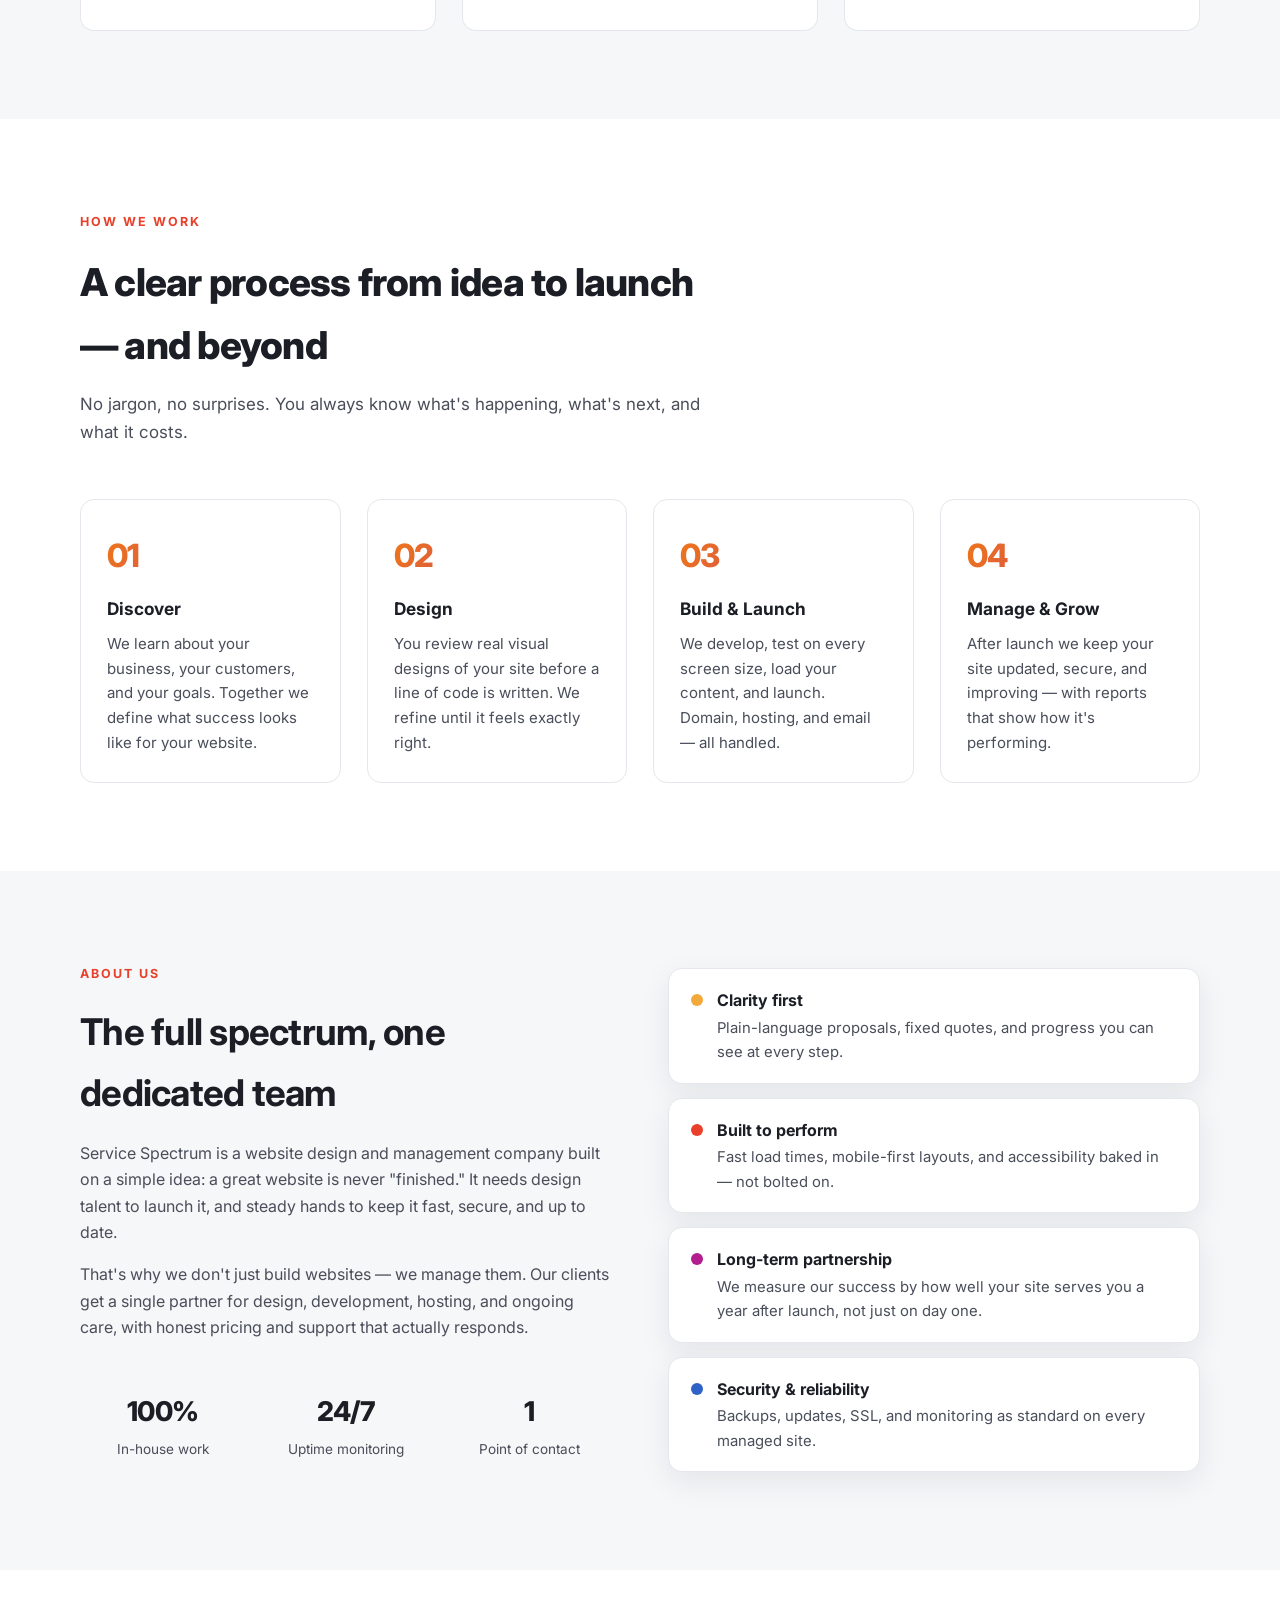
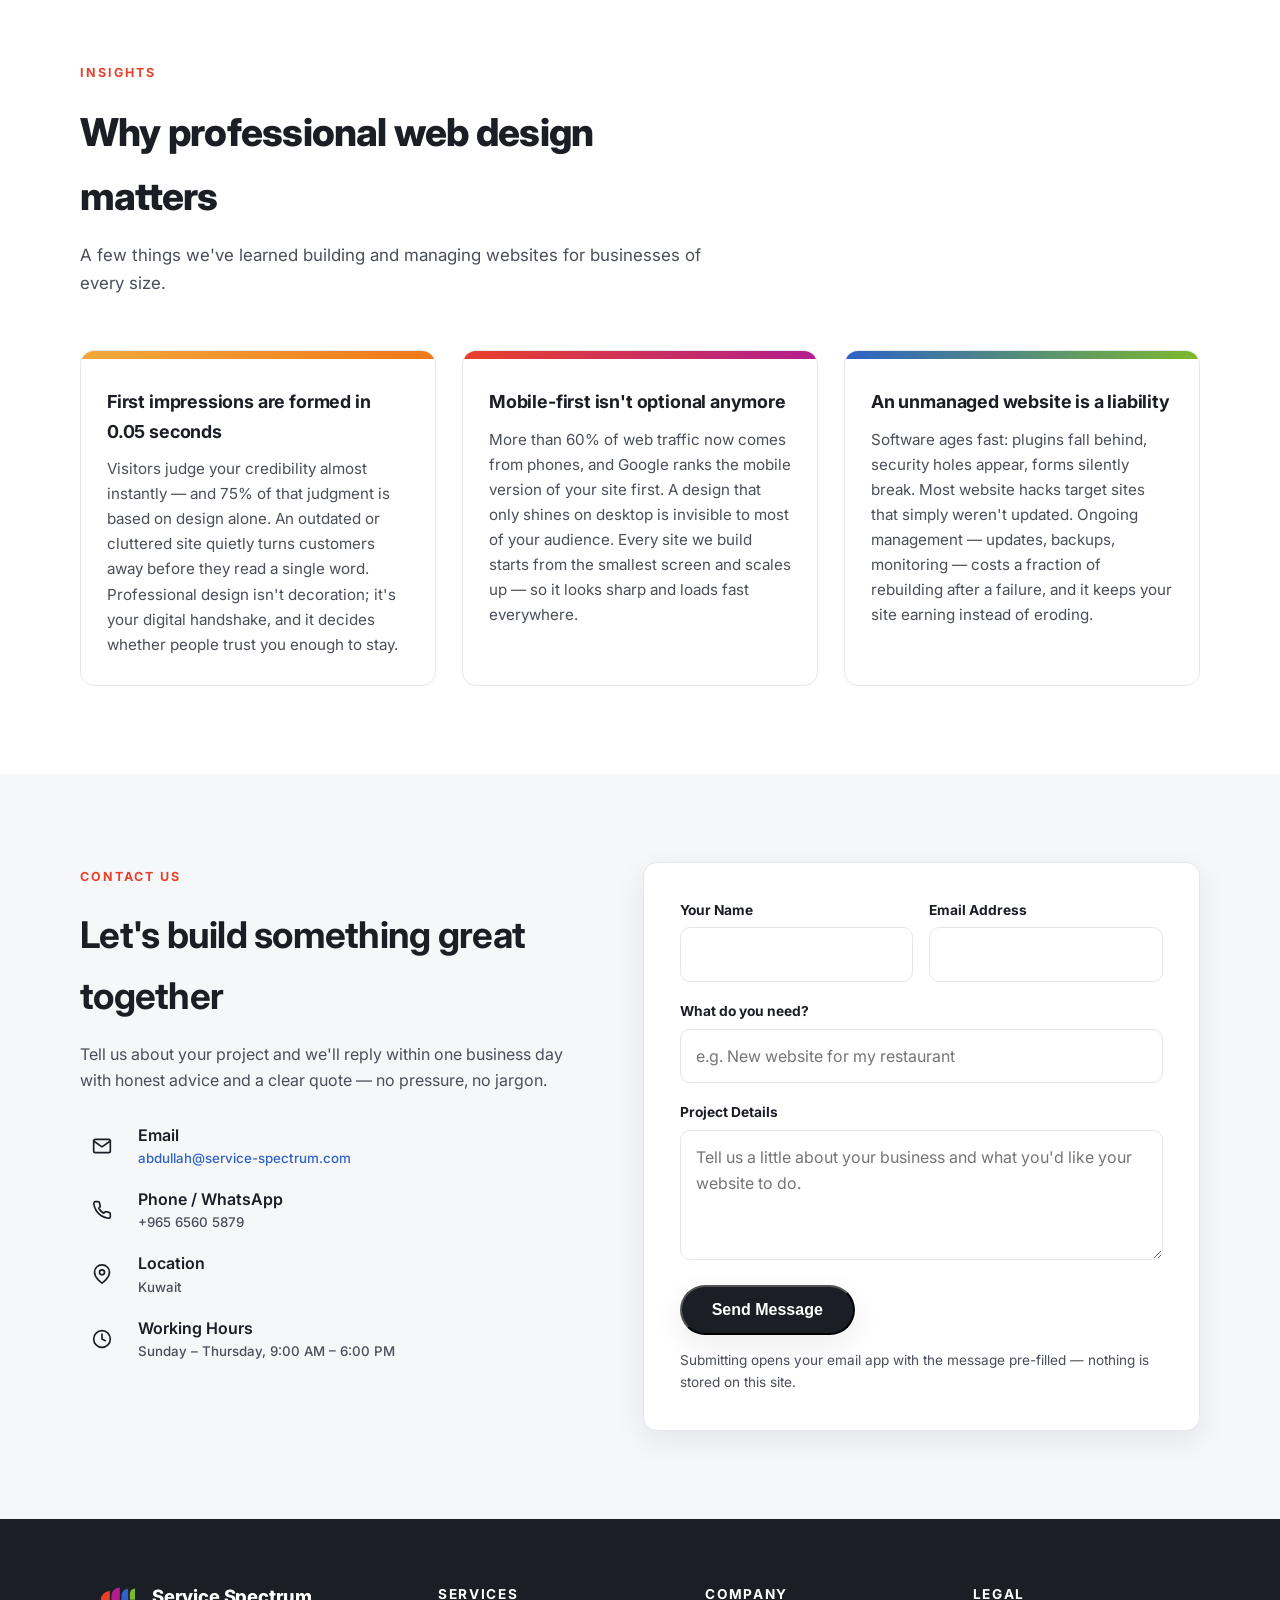
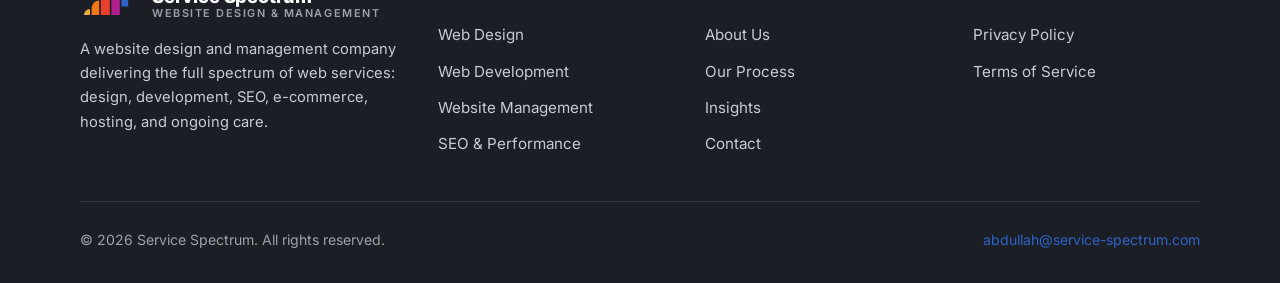
==== commit 83df57ce: "Update contact email and phone number Co-Authored-By: Claude Fable 5 <noreply@anthropic.com>" ====
--- a/index.html
+++ b/index.html
@@ -33,7 +33,7 @@
     "description": "Website design and management company offering web design, development, maintenance, SEO, and e-commerce services.",
     "url": "https://servicespectrum.onrender.com",
     "logo": "https://servicespectrum.onrender.com/assets/logo.svg",
-    "email": "eng.nusif@gmail.com",
+    "email": "abdullah@service-spectrum.com",
     "priceRange": "$$",
     "sameAs": []
   }
@@ -233,11 +233,11 @@
         <ul class="contact-lines">
           <li>
             <span class="badge" aria-hidden="true"><svg viewBox="0 0 24 24" fill="none" stroke-width="2" stroke-linecap="round" stroke-linejoin="round"><path d="M4 4h16c1.1 0 2 .9 2 2v12c0 1.1-.9 2-2 2H4c-1.1 0-2-.9-2-2V6c0-1.1.9-2 2-2z"/><polyline points="22,6 12,13 2,6"/></svg></span>
-            <div>Email<small><a href="mailto:eng.nusif@gmail.com">eng.nusif@gmail.com</a></small></div>
+            <div>Email<small><a href="mailto:abdullah@service-spectrum.com">abdullah@service-spectrum.com</a></small></div>
           </li>
           <li>
             <span class="badge" aria-hidden="true"><svg viewBox="0 0 24 24" fill="none" stroke-width="2" stroke-linecap="round" stroke-linejoin="round"><path d="M22 16.92v3a2 2 0 0 1-2.18 2 19.79 19.79 0 0 1-8.63-3.07 19.5 19.5 0 0 1-6-6 19.79 19.79 0 0 1-3.07-8.67A2 2 0 0 1 4.11 2h3a2 2 0 0 1 2 1.72c.127.96.361 1.903.7 2.81a2 2 0 0 1-.45 2.11L8.09 9.91a16 16 0 0 0 6 6l1.27-1.27a2 2 0 0 1 2.11-.45c.907.339 1.85.573 2.81.7A2 2 0 0 1 22 16.92z"/></svg></span>
-            <div>Phone / WhatsApp<small>+965 0000 0000</small></div>
+            <div>Phone / WhatsApp<small>+965 6560 5879</small></div>
           </li>
           <li>
             <span class="badge" aria-hidden="true"><svg viewBox="0 0 24 24" fill="none" stroke-width="2" stroke-linecap="round" stroke-linejoin="round"><path d="M21 10c0 7-9 13-9 13s-9-6-9-13a9 9 0 0 1 18 0z"/><circle cx="12" cy="10" r="3"/></svg></span>
@@ -311,7 +311,7 @@
     </div>
     <div class="footer-bottom">
       <span>© <span id="year">2026</span> Service Spectrum. All rights reserved.</span>
-      <span><a href="mailto:eng.nusif@gmail.com">eng.nusif@gmail.com</a></span>
+      <span><a href="mailto:abdullah@service-spectrum.com">abdullah@service-spectrum.com</a></span>
     </div>
   </div>
 </footer>
